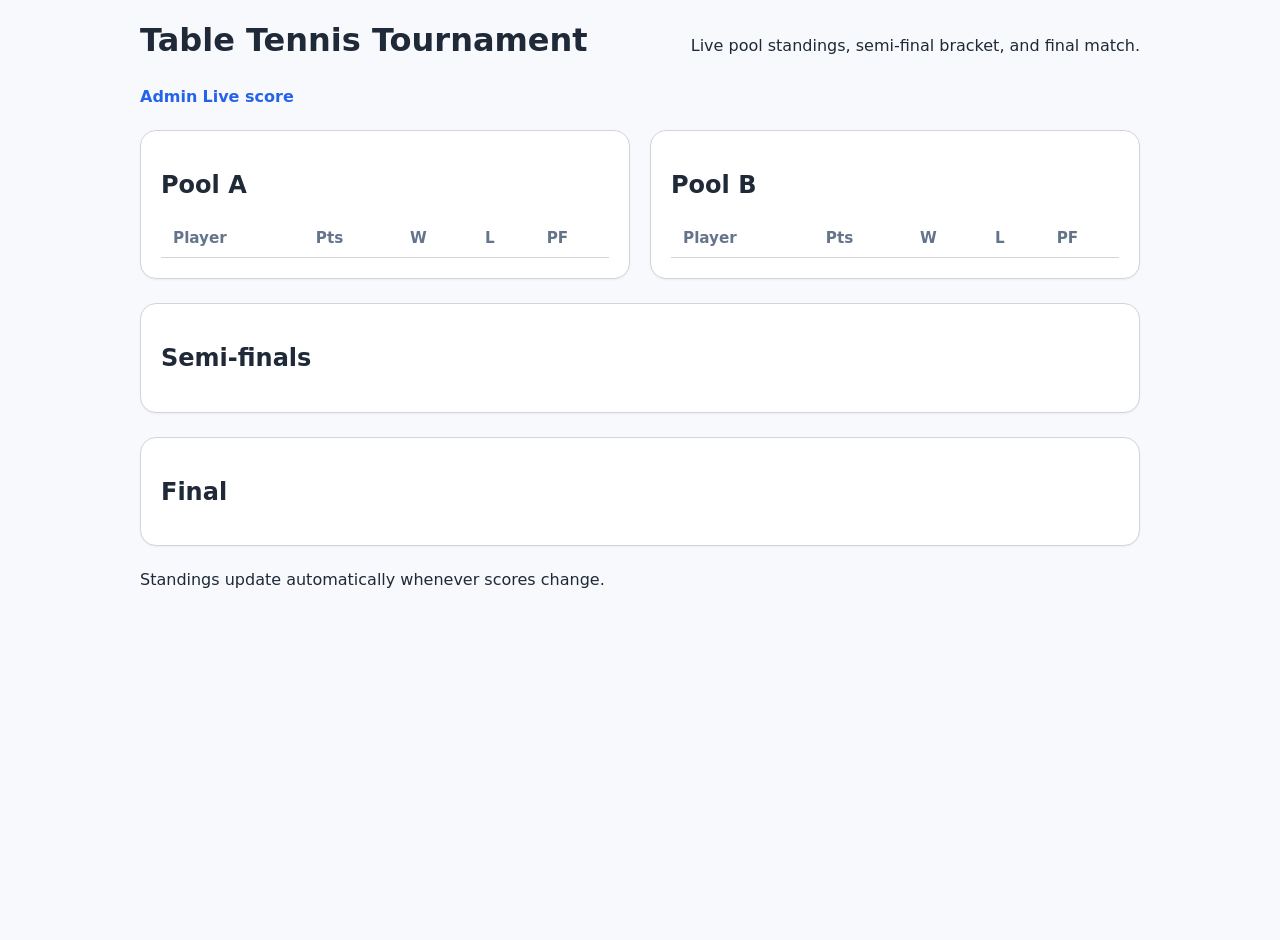
==== static/index.html @ dbb64b6c "initial commit" ====
<!DOCTYPE html>
<html lang="en">

<head>
    <meta charset="UTF-8" />
    <meta name="viewport" content="width=device-width, initial-scale=1.0" />
    <title>Table Tennis Standings</title>
    <link rel="stylesheet" href="/static/style.css" />
</head>

<body data-page="dashboard">
    <div class="page">
        <header>
            <h1>Table Tennis Tournament</h1>
            <p>Live pool standings, semi-final bracket, and final match.</p>
            <nav>
                <a href="/admin">Admin</a>
                <a href="/live-score">Live score</a>
            </nav>
        </header>

        <section class="summary">
            <div class="card">
                <h2>Pool A</h2>
                <div class="table-container">
                    <table id="pool-a-table">
                        <thead>
                            <tr>
                                <th>Player</th>
                                <th>Pts</th>
                                <th>W</th>
                                <th>L</th>
                                <th>PF</th>
                                <th>PA</th>
                                <th>Diff</th>
                            </tr>
                        </thead>
                        <tbody></tbody>
                    </table>
                </div>
            </div>
            <div class="card">
                <h2>Pool B</h2>
                <div class="table-container">
                    <table id="pool-b-table">
                        <thead>
                            <tr>
                                <th>Player</th>
                                <th>Pts</th>
                                <th>W</th>
                                <th>L</th>
                                <th>PF</th>
                                <th>PA</th>
                                <th>Diff</th>
                            </tr>
                        </thead>
                        <tbody></tbody>
                    </table>
                </div>
            </div>
        </section>

        <section class="card" id="semifinals-section">
            <h2>Semi-finals</h2>
            <div id="semifinals"></div>
        </section>

        <section class="card" id="final-section">
            <h2>Final</h2>
            <div id="final"></div>
        </section>

        <footer>
            <p>Standings update automatically whenever scores change.</p>
        </footer>
    </div>
    <script src="/static/app.js"></script>
</body>

</html>
---- static/style.css ----
:root {
    --bg: #f7f9fc;
    --card: #ffffff;
    --text: #1f2937;
    --muted: #64748b;
    --border: #d1d5db;
    --accent: #2563eb;
    --success: #16a34a;
    --danger: #dc2626;
}

body {
    margin: 0;
    font-family: Inter, system-ui, sans-serif;
    background: var(--bg);
    color: var(--text);
}

.page {
    max-width: 1000px;
    margin: 0 auto;
    padding: 20px;
    min-height: 100vh;
}

header {
    display: flex;
    flex-wrap: wrap;
    align-items: baseline;
    justify-content: space-between;
    gap: 16px;
    margin-bottom: 24px;
}

header h1 {
    margin: 0;
}

nav a {
    color: var(--accent);
    text-decoration: none;
    font-weight: 600;
}

.card {
    background: var(--card);
    border: 1px solid var(--border);
    border-radius: 16px;
    box-shadow: 0 1px 2px rgb(15 23 42 / 0.05);
    padding: 20px;
    margin-bottom: 24px;
}

.summary {
    display: grid;
    grid-template-columns: repeat(2, minmax(0, 1fr));
    gap: 20px;
}

table {
    width: 100%;
    min-width: 640px;
    border-collapse: collapse;
}

.table-container {
    width: 100%;
    overflow-x: auto;
}

thead th {
    text-align: left;
    padding: 10px 12px;
    font-size: 0.95rem;
    color: var(--muted);
    border-bottom: 1px solid var(--border);
}

tbody tr td {
    padding: 10px 12px;
    border-bottom: 1px solid #f1f5f9;
}

input[type="text"],
input[type="number"] {
    width: 100%;
    max-width: 180px;
    padding: 10px 12px;
    border: 1px solid var(--border);
    border-radius: 10px;
    font: inherit;
}

.current-match-card {
    display: grid;
    gap: 16px;
}

.score-board {
    display: grid;
    grid-template-columns: repeat(2, minmax(0, 1fr));
    gap: 14px;
}

.player-score {
    background: #f8fbff;
    border: 1px solid #dbeafe;
    border-radius: 18px;
    padding: 18px;
    text-align: center;
}

.player-score span {
    display: block;
    margin-bottom: 8px;
    color: var(--muted);
}

.player-score strong {
    display: block;
    font-size: 2rem;
    margin-bottom: 10px;
}

.score-controls {
    display: flex;
    justify-content: center;
    gap: 10px;
    flex-wrap: wrap;
}

.score-controls button {
    min-width: 48px;
    padding: 10px 14px;
}

.match-meta {
    color: var(--muted);
    font-size: 0.95rem;
}

.match-title {
    font-size: 1.2rem;
    font-weight: 700;
}

.match-status {
    color: var(--accent);
    font-weight: 600;
}

body[data-page="live-score"] {
    margin: 0;
    background: #07152b;
    color: #ffffff;
}

body[data-page="live-score"] .page {
    max-width: none;
    min-height: 100vh;
    padding: 0;
    display: flex;
    align-items: center;
    justify-content: center;
}

body[data-page="live-score"] .live-score-card {
    width: 100%;
    padding: 0;
    box-shadow: none;
    border: none;
    background: transparent;
}

body[data-page="live-score"] .live-score-display {
    display: grid;
    gap: 1rem;
    align-items: center;
    justify-items: center;
    padding: 2rem;
}

body[data-page="live-score"] .live-score-title {
    font-size: clamp(3rem, 6vw, 6rem);
    text-align: center;
    letter-spacing: 0.08em;
    line-height: 1.1;
}

body[data-page="live-score"] .live-score-score {
    font-size: clamp(4rem, 10vw, 10rem);
    font-weight: 800;
    text-align: center;
}

body[data-page="live-score"] .empty {
    font-size: clamp(2rem, 4vw, 4rem);
    text-align: center;
    padding: 1rem;
}

body[data-page="live-score"] header,
body[data-page="live-score"] nav {
    display: none;
}

button {
    padding: 10px 16px;
    border: none;
    border-radius: 10px;
    background: var(--accent);
    color: white;
    font-weight: 600;
    cursor: pointer;
}

button:hover {
    opacity: 0.95;
}

.admin-actions {
    display: flex;
    flex-wrap: wrap;
    gap: 12px;
    margin-bottom: 14px;
}

button.secondary {
    background: transparent;
    color: var(--accent);
    border: 1px solid var(--accent);
}

.feedback {
    margin-top: 12px;
    min-height: 1.4rem;
}

.feedback.success {
    color: var(--success);
}

.feedback.error {
    color: var(--danger);
}

.match-card {
    padding: 14px 18px;
    border: 1px solid var(--border);
    border-radius: 12px;
    margin-bottom: 12px;
    background: #fafbff;
}

.score {
    font-weight: 700;
}

.empty {
    color: var(--muted);
}

@media (max-width: 850px) {
    .summary {
        grid-template-columns: 1fr;
    }
}

@media (max-width: 720px) {
    header {
        align-items: flex-start;
    }

    .admin-actions {
        flex-direction: column;
        align-items: stretch;
    }

    .table-container {
        overflow-x: auto;
    }

    .score-board {
        grid-template-columns: 1fr;
    }

    .player-score {
        padding: 16px;
    }

    input[type="number"] {
        max-width: 100%;
    }

    button {
        width: 100%;
    }
}
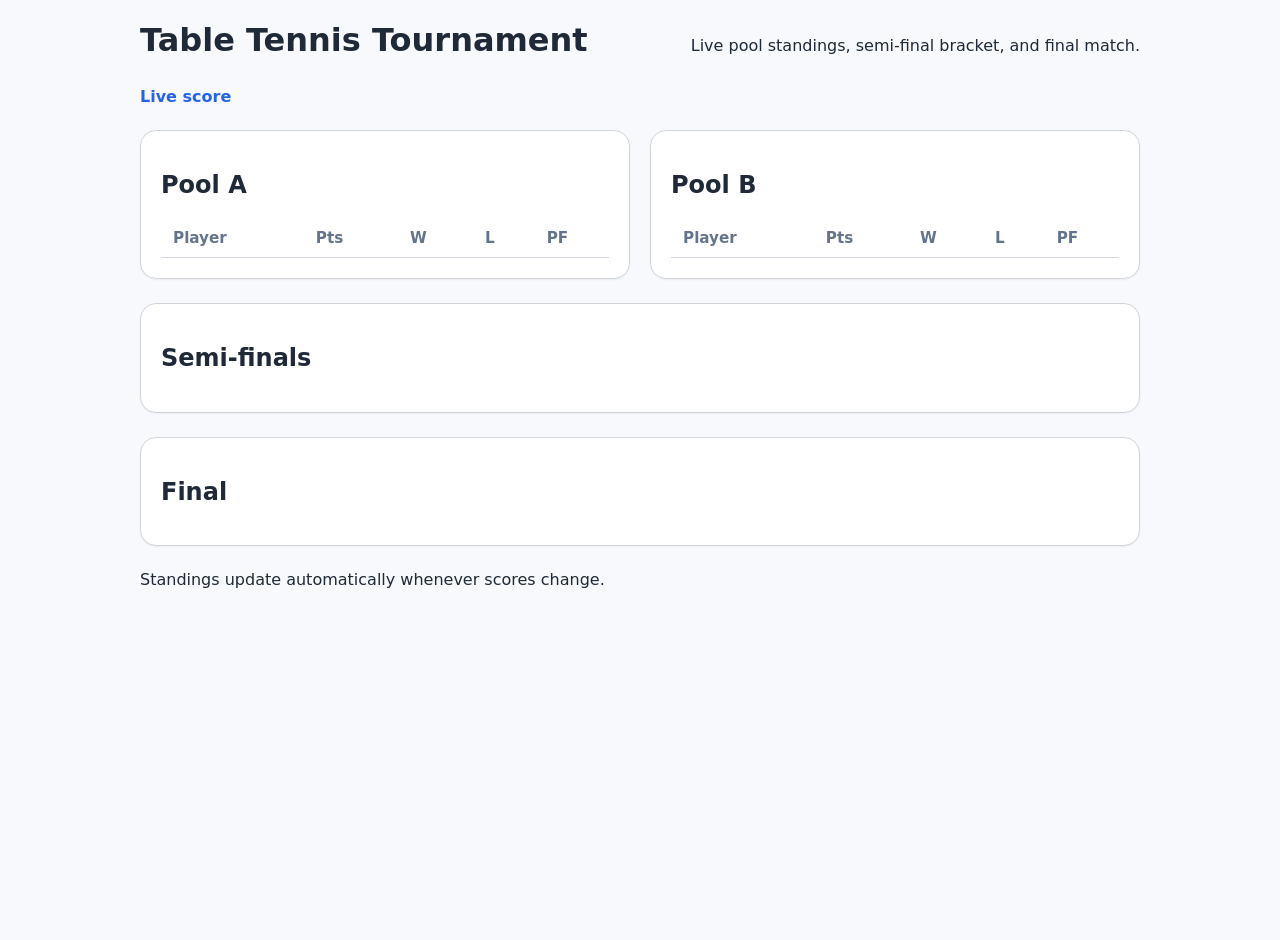
==== commit e764f812: "remove admin link on main" ====
--- a/static/index.html
+++ b/static/index.html
@@ -14,7 +14,6 @@
             <h1>Table Tennis Tournament</h1>
             <p>Live pool standings, semi-final bracket, and final match.</p>
             <nav>
-                <a href="/admin">Admin</a>
                 <a href="/live-score">Live score</a>
             </nav>
         </header>
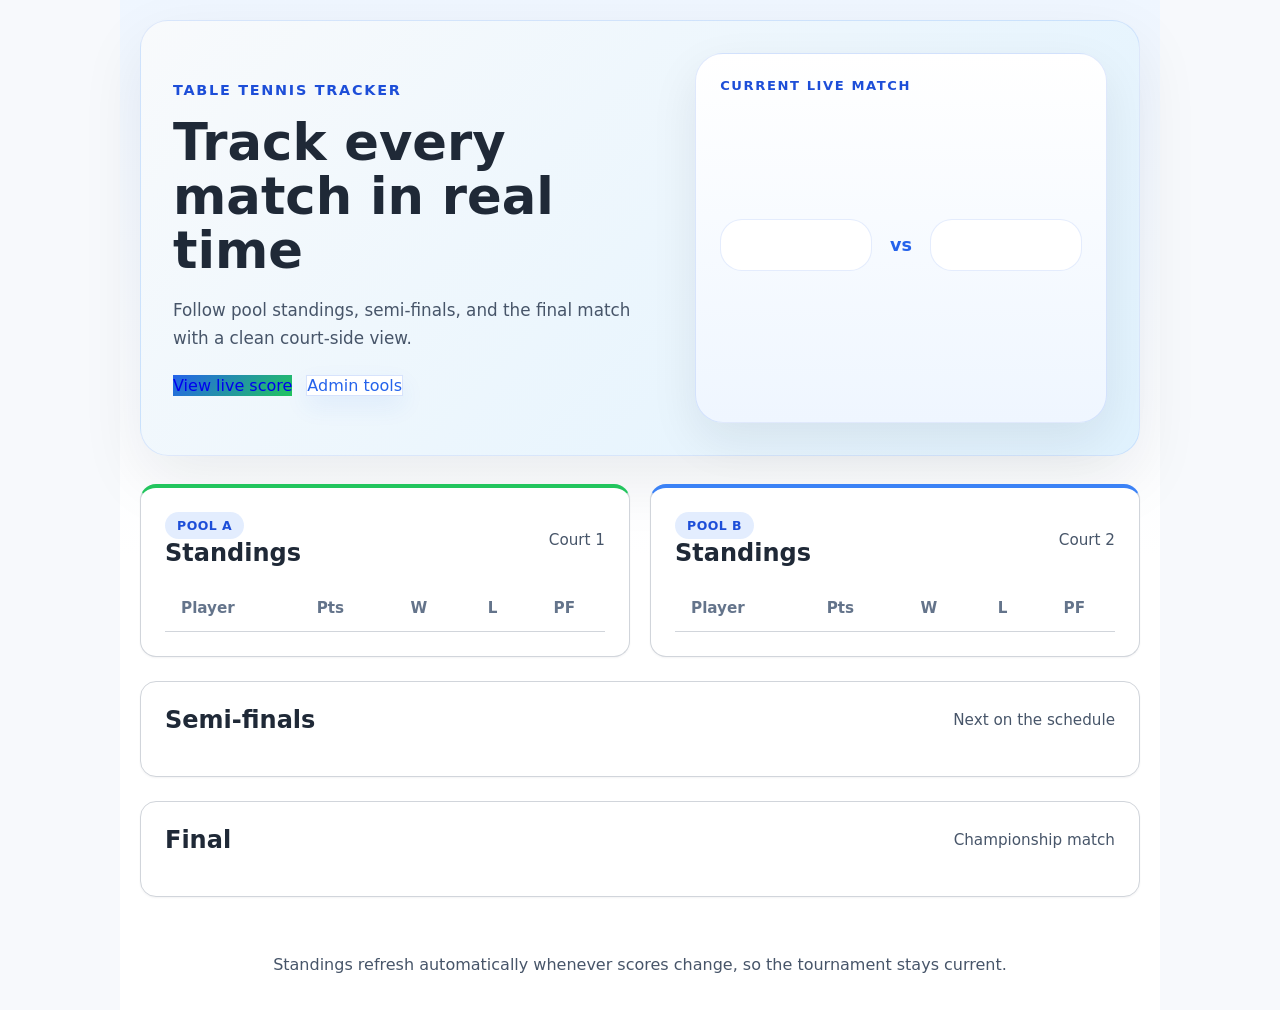
==== commit b01b78fe: "add current game display to dashboard and enhance UI elements" ====
--- a/static/index.html
+++ b/static/index.html
@@ -9,18 +9,43 @@
 </head>
 
 <body data-page="dashboard">
-    <div class="page">
-        <header>
-            <h1>Table Tennis Tournament</h1>
-            <p>Live pool standings, semi-final bracket, and final match.</p>
-            <nav>
-                <a href="/live-score">Live score</a>
-            </nav>
+    <div class="page dashboard-page">
+        <header class="hero-card">
+            <div class="hero-copy">
+                <span class="hero-label">Table Tennis Tracker</span>
+                <h1>Track every match in real time</h1>
+                <p>Follow pool standings, semi-finals, and the final match with a clean court-side view.</p>
+                <div class="hero-actions">
+                    <a class="button button-primary" href="/live-score">View live score</a>
+                    <a class="button button-secondary" href="/admin">Admin tools</a>
+                </div>
+            </div>
+            <div class="hero-match-card" id="dashboard-current-match">
+                <div class="match-tag">Current live match</div>
+                <div class="match-score-grid">
+                    <div class="player-summary">
+                        <span class="player-name" id="hero-player1-name"></span>
+                        <strong class="hero-score" id="hero-player1-score"></strong>
+                    </div>
+                    <div class="vs-badge">vs</div>
+                    <div class="player-summary">
+                        <span class="player-name" id="hero-player2-name"></span>
+                        <strong class="hero-score" id="hero-player2-score"></strong>
+                    </div>
+                </div>
+                <div class="hero-match-meta" id="hero-match-meta"></div>
+            </div>
         </header>
 
         <section class="summary">
-            <div class="card">
-                <h2>Pool A</h2>
+            <div class="card pool-card pool-a-card">
+                <div class="card-header">
+                    <div>
+                        <span class="section-tag">Pool A</span>
+                        <h2>Standings</h2>
+                    </div>
+                    <span class="section-note">Court 1</span>
+                </div>
                 <div class="table-container">
                     <table id="pool-a-table">
                         <thead>
@@ -38,8 +63,14 @@
                     </table>
                 </div>
             </div>
-            <div class="card">
-                <h2>Pool B</h2>
+            <div class="card pool-card pool-b-card">
+                <div class="card-header">
+                    <div>
+                        <span class="section-tag">Pool B</span>
+                        <h2>Standings</h2>
+                    </div>
+                    <span class="section-note">Court 2</span>
+                </div>
                 <div class="table-container">
                     <table id="pool-b-table">
                         <thead>
@@ -59,18 +90,24 @@
             </div>
         </section>
 
-        <section class="card" id="semifinals-section">
-            <h2>Semi-finals</h2>
+        <section class="card bracket-card" id="semifinals-section">
+            <div class="card-header">
+                <h2>Semi-finals</h2>
+                <span class="section-note">Next on the schedule</span>
+            </div>
             <div id="semifinals"></div>
         </section>
 
-        <section class="card" id="final-section">
-            <h2>Final</h2>
+        <section class="card bracket-card" id="final-section">
+            <div class="card-header">
+                <h2>Final</h2>
+                <span class="section-note">Championship match</span>
+            </div>
             <div id="final"></div>
         </section>
 
-        <footer>
-            <p>Standings update automatically whenever scores change.</p>
+        <footer class="page-footer">
+            <p>Standings refresh automatically whenever scores change, so the tournament stays current.</p>
         </footer>
     </div>
     <script src="/static/app.js"></script>
--- a/static/style.css
+++ b/static/style.css
@@ -23,6 +23,202 @@
     min-height: 100vh;
 }
 
+.dashboard-page {
+    background: linear-gradient(180deg, #eff6ff 0%, #ffffff 55%);
+}
+
+header.hero-card {
+    display: grid;
+    grid-template-columns: minmax(0, 1.2fr) minmax(280px, 1fr);
+    gap: 28px;
+    align-items: center;
+    padding: 32px;
+    margin-bottom: 28px;
+    background: linear-gradient(135deg, #f8fafc 0%, #e0f2fe 100%);
+    border: 1px solid rgba(37, 99, 235, 0.12);
+    border-radius: 28px;
+    box-shadow: 0 24px 64px rgba(15, 23, 42, 0.08);
+}
+
+header.hero-card .hero-copy {
+    max-width: 600px;
+}
+
+.hero-label {
+    display: inline-block;
+    margin-bottom: 18px;
+    color: #1d4ed8;
+    font-size: 0.9rem;
+    font-weight: 700;
+    letter-spacing: 0.12em;
+    text-transform: uppercase;
+}
+
+header.hero-card h1 {
+    margin: 0 0 18px;
+    font-size: clamp(2.4rem, 4vw, 3.6rem);
+    line-height: 1.05;
+}
+
+header.hero-card p {
+    margin: 0 0 22px;
+    max-width: 520px;
+    color: #475569;
+    font-size: 1.05rem;
+    line-height: 1.7;
+}
+
+.hero-actions {
+    display: flex;
+    flex-wrap: wrap;
+    gap: 14px;
+}
+
+.hero-visual {
+    position: relative;
+    min-height: 320px;
+    display: grid;
+    place-items: center;
+}
+
+.ping-area {
+    position: absolute;
+    inset: 0;
+    background: radial-gradient(circle at 35% 35%, rgba(59, 130, 246, 0.18), transparent 28%),
+                radial-gradient(circle at 70% 40%, rgba(16, 185, 129, 0.16), transparent 26%);
+    border-radius: 24px;
+}
+
+.hero-match-card {
+    display: grid;
+    gap: 18px;
+    padding: 24px;
+    border-radius: 28px;
+    background: linear-gradient(180deg, #ffffff 0%, #eff6ff 100%);
+    border: 1px solid rgba(37, 99, 235, 0.14);
+    min-height: 320px;
+    box-shadow: 0 18px 48px rgba(15, 23, 42, 0.08);
+}
+
+.match-tag {
+    color: #1d4ed8;
+    font-weight: 700;
+    letter-spacing: 0.12em;
+    text-transform: uppercase;
+    font-size: 0.82rem;
+}
+
+.match-score-grid {
+    display: grid;
+    grid-template-columns: 1fr auto 1fr;
+    align-items: center;
+    gap: 18px;
+}
+
+.player-summary {
+    background: #ffffff;
+    border: 1px solid rgba(37, 99, 235, 0.12);
+    border-radius: 22px;
+    padding: 20px;
+    text-align: center;
+}
+
+.player-name {
+    display: block;
+    font-size: 0.95rem;
+    color: #475569;
+    margin-bottom: 10px;
+}
+
+.hero-score {
+    display: block;
+    font-size: 3rem;
+    color: #0f172a;
+    font-weight: 800;
+}
+
+.vs-badge {
+    font-size: 1.1rem;
+    font-weight: 800;
+    color: #2563eb;
+}
+
+.hero-match-meta {
+    color: #475569;
+    font-size: 0.95rem;
+}
+
+.hero-match-empty {
+    color: #475569;
+    font-size: 1rem;
+    padding: 36px 0;
+    text-align: center;
+}
+
+.table-tennis-table {
+    width: 100%;
+    max-width: 360px;
+    height: 220px;
+    border-radius: 32px;
+    background: linear-gradient(180deg, #0f172a 0%, #1e293b 100%);
+    position: relative;
+    box-shadow: inset 0 0 0 1px rgba(255, 255, 255, 0.1), 0 14px 30px rgba(15, 23, 42, 0.15);
+}
+
+.table-tennis-table::before,
+.table-tennis-table::after {
+    content: "";
+    position: absolute;
+    left: 50%;
+    top: 14px;
+    width: 2px;
+    height: calc(100% - 28px);
+    background: rgba(255, 255, 255, 0.22);
+    transform: translateX(-50%);
+}
+
+.table-tennis-table::after {
+    top: auto;
+    bottom: 14px;
+    height: 2px;
+    width: calc(100% - 28px);
+    left: 14px;
+    transform: none;
+}
+
+.paddle {
+    position: absolute;
+    width: 120px;
+    height: 120px;
+    border-radius: 50%;
+    background: linear-gradient(135deg, #f8fafc 0%, #e2e8f0 100%);
+    box-shadow: 0 16px 48px rgba(15, 23, 42, 0.16);
+}
+
+.paddle-left {
+    left: -14px;
+    top: 60px;
+    transform: rotate(-18deg);
+}
+
+.paddle-right {
+    right: -14px;
+    bottom: 60px;
+    transform: rotate(28deg);
+}
+
+.ball {
+    position: absolute;
+    width: 32px;
+    height: 32px;
+    border-radius: 50%;
+    background: radial-gradient(circle at 35% 35%, #f8fafc 0%, #f59e0b 60%, #ef4444 100%);
+    box-shadow: 0 0 16px rgba(239, 68, 68, 0.24);
+    top: 38%;
+    left: 50%;
+    transform: translate(-50%, -50%);
+}
+
 header {
     display: flex;
     flex-wrap: wrap;
@@ -61,6 +257,7 @@
     width: 100%;
     min-width: 640px;
     border-collapse: collapse;
+    font-size: 0.95rem;
 }
 
 .table-container {
@@ -68,12 +265,75 @@
     overflow-x: auto;
 }
 
+.card-header {
+    display: flex;
+    align-items: center;
+    justify-content: space-between;
+    gap: 16px;
+    margin-bottom: 18px;
+}
+
+.section-tag {
+    display: inline-flex;
+    align-items: center;
+    justify-content: center;
+    padding: 6px 12px;
+    border-radius: 999px;
+    background: rgba(59, 130, 246, 0.14);
+    color: #1d4ed8;
+    font-weight: 700;
+    letter-spacing: 0.04em;
+    text-transform: uppercase;
+    font-size: 0.78rem;
+}
+
+.section-note {
+    color: #475569;
+    font-size: 0.95rem;
+}
+
+.pool-card {
+    padding: 24px;
+}
+
+.pool-a-card {
+    border-top: 4px solid #22c55e;
+}
+
+.pool-b-card {
+    border-top: 4px solid #3b82f6;
+}
+
+.bracket-card {
+    padding: 24px;
+}
+
 thead th {
     text-align: left;
-    padding: 10px 12px;
+    padding: 14px 16px;
     font-size: 0.95rem;
     color: var(--muted);
     border-bottom: 1px solid var(--border);
+}
+
+tbody tr td {
+    padding: 14px 16px;
+    border-bottom: 1px solid #f1f5f9;
+}
+
+tbody tr:hover {
+    background: rgba(37, 99, 235, 0.04);
+}
+
+.card h2,
+.card h1 {
+    margin: 0;
+}
+
+.page-footer {
+    text-align: center;
+    color: #475569;
+    padding-top: 18px;
 }
 
 tbody tr td {
@@ -207,15 +467,70 @@
 button {
     padding: 10px 16px;
     border: none;
-    border-radius: 10px;
+    border-radius: 12px;
     background: var(--accent);
     color: white;
-    font-weight: 600;
+    font-weight: 700;
     cursor: pointer;
+    transition: transform 0.2s ease, box-shadow 0.2s ease, opacity 0.2s ease;
+    box-shadow: 0 10px 24px rgba(37, 99, 235, 0.18);
 }
 
 button:hover {
     opacity: 0.95;
+    transform: translateY(-1px);
+}
+
+.button {
+    display: inline-flex;
+    align-items: center;
+    justify-content: center;
+    text-decoration: none;
+}
+
+.button-primary {
+    background: linear-gradient(135deg, #2563eb 0%, #22c55e 100%);
+}
+
+.button-secondary {
+    background: white;
+    color: #2563eb;
+    border: 1px solid rgba(37, 99, 235, 0.18);
+    box-shadow: 0 10px 24px rgba(37, 99, 235, 0.08);
+}
+
+@media (max-width: 900px) {
+    header.hero-card {
+        grid-template-columns: 1fr;
+        padding: 24px;
+    }
+
+    .hero-visual {
+        min-height: 260px;
+    }
+}
+
+@media (max-width: 720px) {
+    .page {
+        padding: 18px;
+    }
+
+    header.hero-card {
+        padding: 20px;
+    }
+
+    .summary {
+        grid-template-columns: 1fr;
+    }
+
+    table {
+        min-width: 0;
+    }
+
+    .hero-actions {
+        flex-direction: column;
+        align-items: stretch;
+    }
 }
 
 .admin-actions {
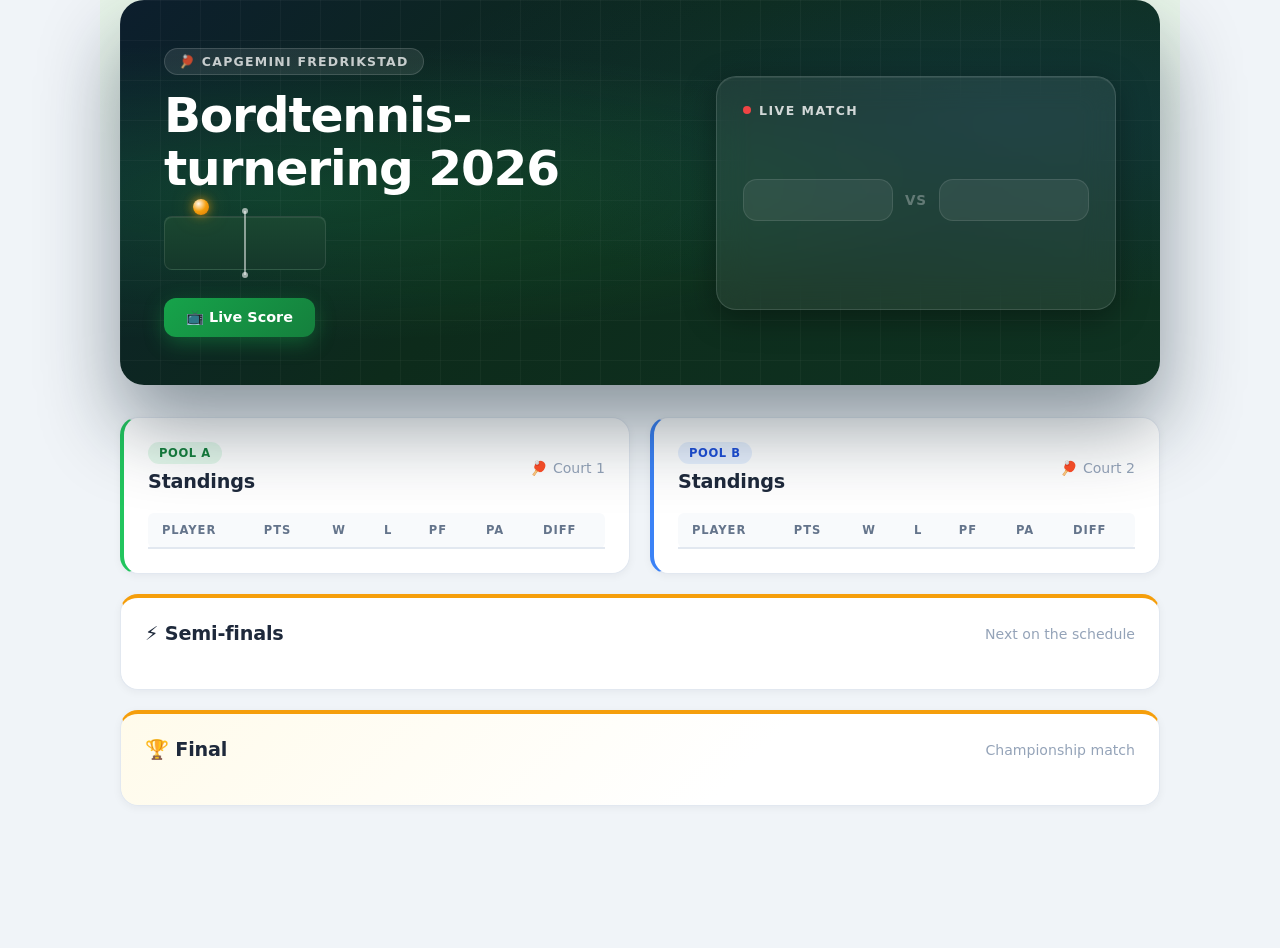
==== commit 0dd33847: "updated style" ====
--- a/static/index.html
+++ b/static/index.html
@@ -4,7 +4,7 @@
 <head>
     <meta charset="UTF-8" />
     <meta name="viewport" content="width=device-width, initial-scale=1.0" />
-    <title>Table Tennis Standings</title>
+    <title>Capgemini Fredrikstad Bordtennisturnering 2026</title>
     <link rel="stylesheet" href="/static/style.css" />
 </head>
 
@@ -12,16 +12,20 @@
     <div class="page dashboard-page">
         <header class="hero-card">
             <div class="hero-copy">
-                <span class="hero-label">Table Tennis Tracker</span>
-                <h1>Track every match in real time</h1>
-                <p>Follow pool standings, semi-finals, and the final match with a clean court-side view.</p>
+                <span class="hero-label">🏓 Capgemini Fredrikstad</span>
+                <h1 class="hero-title">Bordtennis-<br>turnering 2026</h1>
+                <div class="hero-deco" aria-hidden="true">
+                    <div class="tt-court">
+                        <div class="tt-net"></div>
+                        <div class="tt-ball-bounce"></div>
+                    </div>
+                </div>
                 <div class="hero-actions">
-                    <a class="button button-primary" href="/live-score">View live score</a>
-                    <a class="button button-secondary" href="/admin">Admin tools</a>
+                    <a class="button button-primary" href="/live-score">📺 Live Score</a>
                 </div>
             </div>
             <div class="hero-match-card" id="dashboard-current-match">
-                <div class="match-tag">Current live match</div>
+                <div class="match-tag"><span class="live-dot"></span>Live Match</div>
                 <div class="match-score-grid">
                     <div class="player-summary">
                         <span class="player-name" id="hero-player1-name"></span>
@@ -44,7 +48,7 @@
                         <span class="section-tag">Pool A</span>
                         <h2>Standings</h2>
                     </div>
-                    <span class="section-note">Court 1</span>
+                    <span class="section-note">🏓 Court 1</span>
                 </div>
                 <div class="table-container">
                     <table id="pool-a-table">
@@ -69,7 +73,7 @@
                         <span class="section-tag">Pool B</span>
                         <h2>Standings</h2>
                     </div>
-                    <span class="section-note">Court 2</span>
+                    <span class="section-note">🏓 Court 2</span>
                 </div>
                 <div class="table-container">
                     <table id="pool-b-table">
@@ -92,23 +96,20 @@
 
         <section class="card bracket-card" id="semifinals-section">
             <div class="card-header">
-                <h2>Semi-finals</h2>
+                <h2>⚡ Semi-finals</h2>
                 <span class="section-note">Next on the schedule</span>
             </div>
             <div id="semifinals"></div>
         </section>
 
-        <section class="card bracket-card" id="final-section">
+        <section class="card bracket-card trophy-card" id="final-section">
             <div class="card-header">
-                <h2>Final</h2>
+                <h2>🏆 Final</h2>
                 <span class="section-note">Championship match</span>
             </div>
             <div id="final"></div>
         </section>
 
-        <footer class="page-footer">
-            <p>Standings refresh automatically whenever scores change, so the tournament stays current.</p>
-        </footer>
     </div>
     <script src="/static/app.js"></script>
 </body>
--- a/static/style.css
+++ b/static/style.css
@@ -1,14 +1,18 @@
+/* ===== VARIABLES ===== */
 :root {
-    --bg: #f7f9fc;
+    --bg: #f0f4f8;
     --card: #ffffff;
-    --text: #1f2937;
+    --text: #1e293b;
     --muted: #64748b;
-    --border: #d1d5db;
+    --border: #e2e8f0;
     --accent: #2563eb;
     --success: #16a34a;
     --danger: #dc2626;
-}
-
+    --pool-a: #22c55e;
+    --pool-b: #3b82f6;
+}
+
+/* ===== BASE ===== */
 body {
     margin: 0;
     font-family: Inter, system-ui, sans-serif;
@@ -17,330 +21,508 @@
 }
 
 .page {
-    max-width: 1000px;
+    max-width: 1040px;
     margin: 0 auto;
-    padding: 20px;
+    padding: 0 20px 48px;
     min-height: 100vh;
 }
 
 .dashboard-page {
-    background: linear-gradient(180deg, #eff6ff 0%, #ffffff 55%);
-}
-
+    background: linear-gradient(180deg, #e8f5e9 0%, #f0f4f8 25%);
+}
+
+/* ===== HERO ===== */
 header.hero-card {
     display: grid;
-    grid-template-columns: minmax(0, 1.2fr) minmax(280px, 1fr);
-    gap: 28px;
-    align-items: center;
-    padding: 32px;
-    margin-bottom: 28px;
-    background: linear-gradient(135deg, #f8fafc 0%, #e0f2fe 100%);
-    border: 1px solid rgba(37, 99, 235, 0.12);
-    border-radius: 28px;
-    box-shadow: 0 24px 64px rgba(15, 23, 42, 0.08);
+    grid-template-columns: minmax(0, 1fr) minmax(260px, 400px);
+    gap: 32px;
+    align-items: center;
+    padding: 48px 44px;
+    margin-bottom: 32px;
+    background: linear-gradient(135deg, #0c1e2d 0%, #0d2b1b 45%, #0f3322 100%);
+    border-radius: 24px;
+    box-shadow:
+        0 40px 80px rgba(12, 30, 45, 0.45),
+        0 0 0 1px rgba(255, 255, 255, 0.05);
+    position: relative;
+    overflow: hidden;
+    color: white;
+}
+
+/* Ambient glow effects */
+header.hero-card::before {
+    content: "";
+    position: absolute;
+    inset: 0;
+    background:
+        radial-gradient(ellipse at 15% 50%, rgba(34, 197, 94, 0.18) 0%, transparent 55%),
+        radial-gradient(ellipse at 85% 30%, rgba(37, 99, 235, 0.12) 0%, transparent 50%);
+    pointer-events: none;
+}
+
+/* Subtle grid pattern */
+header.hero-card::after {
+    content: "";
+    position: absolute;
+    inset: 0;
+    background-image:
+        linear-gradient(rgba(255,255,255,0.03) 1px, transparent 1px),
+        linear-gradient(90deg, rgba(255,255,255,0.03) 1px, transparent 1px);
+    background-size: 40px 40px;
+    pointer-events: none;
 }
 
 header.hero-card .hero-copy {
-    max-width: 600px;
+    position: relative;
+    z-index: 1;
 }
 
 .hero-label {
-    display: inline-block;
-    margin-bottom: 18px;
-    color: #1d4ed8;
-    font-size: 0.9rem;
+    display: inline-flex;
+    align-items: center;
+    gap: 6px;
+    margin-bottom: 14px;
+    padding: 5px 14px;
+    background: rgba(255, 255, 255, 0.09);
+    border: 1px solid rgba(255, 255, 255, 0.14);
+    border-radius: 999px;
+    color: rgba(255, 255, 255, 0.75);
+    font-size: 0.78rem;
+    font-weight: 600;
+    letter-spacing: 0.1em;
+    text-transform: uppercase;
+}
+
+.hero-title {
+    margin: 0 0 6px;
+    font-size: clamp(2.2rem, 3.8vw, 3.2rem);
+    font-weight: 900;
+    line-height: 1.08;
+    color: white;
+    letter-spacing: -0.025em;
+}
+
+/* ===== BOUNCING BALL DECORATION ===== */
+.hero-deco {
+    margin: 22px 0 28px;
+    pointer-events: none;
+}
+
+.tt-court {
+    position: relative;
+    width: 160px;
+    height: 52px;
+    background: linear-gradient(180deg, #1a4731 0%, #15382a 100%);
+    border-radius: 8px;
+    border: 1px solid rgba(255, 255, 255, 0.1);
+    box-shadow: inset 0 1px 0 rgba(255,255,255,0.08);
+    overflow: visible;
+}
+
+.tt-net {
+    position: absolute;
+    left: 50%;
+    top: -6px;
+    width: 2px;
+    height: calc(100% + 12px);
+    background: rgba(255, 255, 255, 0.5);
+    transform: translateX(-50%);
+}
+
+.tt-net::before,
+.tt-net::after {
+    content: "";
+    position: absolute;
+    left: 50%;
+    transform: translateX(-50%);
+    background: rgba(255, 255, 255, 0.6);
+    border-radius: 999px;
+    width: 6px;
+    height: 6px;
+}
+
+.tt-net::before { top: -3px; }
+.tt-net::after { bottom: -3px; }
+
+.tt-ball-bounce {
+    position: absolute;
+    width: 16px;
+    height: 16px;
+    border-radius: 50%;
+    background: radial-gradient(circle at 35% 30%, #fff7ed, #f59e0b 50%, #d97706 100%);
+    box-shadow: 0 0 10px rgba(245, 158, 11, 0.7), 0 0 24px rgba(245, 158, 11, 0.3);
+    top: -18px;
+    left: 28px;
+    animation: ttBounce 1s cubic-bezier(0.33, 0, 0.66, 0) infinite alternate;
+}
+
+@keyframes ttBounce {
+    0%   { top: -18px; left: 28px; }
+    45%  { top: 18px;  left: 28px; }
+    50%  { top: 18px;  left: 28px; }
+    95%  { top: -18px; left: 112px; }
+    100% { top: -18px; left: 112px; }
+}
+
+/* ===== HERO MATCH CARD (glassmorphism) ===== */
+.hero-match-card {
+    position: relative;
+    z-index: 1;
+    display: flex;
+    flex-direction: column;
+    gap: 16px;
+    padding: 26px;
+    border-radius: 20px;
+    background: rgba(255, 255, 255, 0.07);
+    backdrop-filter: blur(16px);
+    -webkit-backdrop-filter: blur(16px);
+    border: 1px solid rgba(255, 255, 255, 0.13);
+    box-shadow:
+        0 8px 32px rgba(0, 0, 0, 0.35),
+        inset 0 1px 0 rgba(255, 255, 255, 0.08);
+    min-height: 180px;
+}
+
+.match-tag {
+    display: flex;
+    align-items: center;
+    gap: 8px;
+    color: rgba(255, 255, 255, 0.8);
     font-weight: 700;
     letter-spacing: 0.12em;
     text-transform: uppercase;
-}
-
-header.hero-card h1 {
-    margin: 0 0 18px;
-    font-size: clamp(2.4rem, 4vw, 3.6rem);
-    line-height: 1.05;
-}
-
-header.hero-card p {
-    margin: 0 0 22px;
-    max-width: 520px;
-    color: #475569;
-    font-size: 1.05rem;
-    line-height: 1.7;
-}
-
+    font-size: 0.78rem;
+}
+
+/* Pulsing live dot */
+.live-dot {
+    display: inline-block;
+    width: 8px;
+    height: 8px;
+    border-radius: 50%;
+    background: #ef4444;
+    animation: livePulse 1.6s ease infinite;
+    flex-shrink: 0;
+}
+
+@keyframes livePulse {
+    0%   { box-shadow: 0 0 0 0 rgba(239, 68, 68, 0.5); }
+    70%  { box-shadow: 0 0 0 7px rgba(239, 68, 68, 0); }
+    100% { box-shadow: 0 0 0 0 rgba(239, 68, 68, 0); }
+}
+
+.match-score-grid {
+    display: grid;
+    grid-template-columns: 1fr auto 1fr;
+    align-items: center;
+    gap: 12px;
+    flex: 1;
+}
+
+.player-summary {
+    background: rgba(255, 255, 255, 0.07);
+    border: 1px solid rgba(255, 255, 255, 0.1);
+    border-radius: 14px;
+    padding: 16px 12px;
+    text-align: center;
+}
+
+.player-name {
+    display: block;
+    font-size: 0.85rem;
+    color: rgba(255, 255, 255, 0.55);
+    margin-bottom: 8px;
+    font-weight: 500;
+}
+
+.hero-score {
+    display: block;
+    font-size: 3rem;
+    color: white;
+    font-weight: 900;
+    line-height: 1;
+    letter-spacing: -0.02em;
+}
+
+.vs-badge {
+    font-size: 0.85rem;
+    font-weight: 800;
+    color: rgba(255, 255, 255, 0.3);
+    text-transform: uppercase;
+    letter-spacing: 0.06em;
+}
+
+.hero-match-meta {
+    color: rgba(255, 255, 255, 0.45);
+    font-size: 0.88rem;
+}
+
+.hero-match-empty {
+    color: rgba(255, 255, 255, 0.4);
+    font-size: 0.95rem;
+    padding: 28px 0;
+    text-align: center;
+}
+
+/* ===== HERO BUTTONS ===== */
 .hero-actions {
     display: flex;
     flex-wrap: wrap;
-    gap: 14px;
-}
-
-.hero-visual {
+    gap: 12px;
     position: relative;
-    min-height: 320px;
-    display: grid;
-    place-items: center;
-}
-
-.ping-area {
-    position: absolute;
-    inset: 0;
-    background: radial-gradient(circle at 35% 35%, rgba(59, 130, 246, 0.18), transparent 28%),
-                radial-gradient(circle at 70% 40%, rgba(16, 185, 129, 0.16), transparent 26%);
-    border-radius: 24px;
-}
-
-.hero-match-card {
-    display: grid;
-    gap: 18px;
-    padding: 24px;
-    border-radius: 28px;
-    background: linear-gradient(180deg, #ffffff 0%, #eff6ff 100%);
-    border: 1px solid rgba(37, 99, 235, 0.14);
-    min-height: 320px;
-    box-shadow: 0 18px 48px rgba(15, 23, 42, 0.08);
-}
-
-.match-tag {
-    color: #1d4ed8;
+    z-index: 1;
+}
+
+.button {
+    display: inline-flex;
+    align-items: center;
+    justify-content: center;
+    gap: 6px;
+    text-decoration: none;
+    padding: 11px 22px;
+    border-radius: 12px;
+    font: inherit;
     font-weight: 700;
-    letter-spacing: 0.12em;
-    text-transform: uppercase;
-    font-size: 0.82rem;
-}
-
-.match-score-grid {
-    display: grid;
-    grid-template-columns: 1fr auto 1fr;
-    align-items: center;
-    gap: 18px;
-}
-
-.player-summary {
-    background: #ffffff;
-    border: 1px solid rgba(37, 99, 235, 0.12);
-    border-radius: 22px;
-    padding: 20px;
-    text-align: center;
-}
-
-.player-name {
-    display: block;
-    font-size: 0.95rem;
-    color: #475569;
-    margin-bottom: 10px;
-}
-
-.hero-score {
-    display: block;
-    font-size: 3rem;
-    color: #0f172a;
-    font-weight: 800;
-}
-
-.vs-badge {
-    font-size: 1.1rem;
-    font-weight: 800;
-    color: #2563eb;
-}
-
-.hero-match-meta {
-    color: #475569;
-    font-size: 0.95rem;
-}
-
-.hero-match-empty {
-    color: #475569;
-    font-size: 1rem;
-    padding: 36px 0;
-    text-align: center;
-}
-
-.table-tennis-table {
-    width: 100%;
-    max-width: 360px;
-    height: 220px;
-    border-radius: 32px;
-    background: linear-gradient(180deg, #0f172a 0%, #1e293b 100%);
-    position: relative;
-    box-shadow: inset 0 0 0 1px rgba(255, 255, 255, 0.1), 0 14px 30px rgba(15, 23, 42, 0.15);
-}
-
-.table-tennis-table::before,
-.table-tennis-table::after {
-    content: "";
-    position: absolute;
-    left: 50%;
-    top: 14px;
-    width: 2px;
-    height: calc(100% - 28px);
-    background: rgba(255, 255, 255, 0.22);
-    transform: translateX(-50%);
-}
-
-.table-tennis-table::after {
-    top: auto;
-    bottom: 14px;
-    height: 2px;
-    width: calc(100% - 28px);
-    left: 14px;
-    transform: none;
-}
-
-.paddle {
-    position: absolute;
-    width: 120px;
-    height: 120px;
-    border-radius: 50%;
-    background: linear-gradient(135deg, #f8fafc 0%, #e2e8f0 100%);
-    box-shadow: 0 16px 48px rgba(15, 23, 42, 0.16);
-}
-
-.paddle-left {
-    left: -14px;
-    top: 60px;
-    transform: rotate(-18deg);
-}
-
-.paddle-right {
-    right: -14px;
-    bottom: 60px;
-    transform: rotate(28deg);
-}
-
-.ball {
-    position: absolute;
-    width: 32px;
-    height: 32px;
-    border-radius: 50%;
-    background: radial-gradient(circle at 35% 35%, #f8fafc 0%, #f59e0b 60%, #ef4444 100%);
-    box-shadow: 0 0 16px rgba(239, 68, 68, 0.24);
-    top: 38%;
-    left: 50%;
-    transform: translate(-50%, -50%);
-}
-
-header {
-    display: flex;
-    flex-wrap: wrap;
-    align-items: baseline;
-    justify-content: space-between;
-    gap: 16px;
-    margin-bottom: 24px;
-}
-
-header h1 {
-    margin: 0;
-}
-
-nav a {
-    color: var(--accent);
-    text-decoration: none;
-    font-weight: 600;
-}
-
-.card {
-    background: var(--card);
-    border: 1px solid var(--border);
-    border-radius: 16px;
-    box-shadow: 0 1px 2px rgb(15 23 42 / 0.05);
-    padding: 20px;
-    margin-bottom: 24px;
-}
-
+    font-size: 0.9rem;
+    cursor: pointer;
+    transition: transform 0.15s ease, box-shadow 0.15s ease, opacity 0.15s ease;
+    border: none;
+}
+
+.button:hover {
+    opacity: 0.9;
+    transform: translateY(-2px);
+}
+
+.button-primary {
+    background: linear-gradient(135deg, #16a34a 0%, #15803d 100%);
+    color: white;
+    box-shadow: 0 6px 20px rgba(22, 163, 74, 0.4);
+}
+
+.button-secondary {
+    background: rgba(255, 255, 255, 0.1);
+    color: rgba(255, 255, 255, 0.85);
+    border: 1px solid rgba(255, 255, 255, 0.18);
+}
+
+.button-secondary:hover {
+    background: rgba(255, 255, 255, 0.16);
+}
+
+/* ===== LAYOUT ===== */
 .summary {
     display: grid;
     grid-template-columns: repeat(2, minmax(0, 1fr));
     gap: 20px;
 }
 
-table {
-    width: 100%;
-    min-width: 640px;
-    border-collapse: collapse;
-    font-size: 0.95rem;
-}
-
+/* ===== CARDS ===== */
+.card {
+    background: var(--card);
+    border: 1px solid var(--border);
+    border-radius: 18px;
+    box-shadow: 0 2px 8px rgba(15, 23, 42, 0.05);
+    padding: 24px;
+    margin-bottom: 20px;
+    transition: box-shadow 0.2s ease;
+}
+
+.card:hover {
+    box-shadow: 0 8px 28px rgba(15, 23, 42, 0.09);
+}
+
+.card-header {
+    display: flex;
+    align-items: center;
+    justify-content: space-between;
+    gap: 16px;
+    margin-bottom: 20px;
+}
+
+.card h2,
+.card h1 {
+    margin: 0;
+    font-size: 1.2rem;
+    font-weight: 800;
+    letter-spacing: -0.01em;
+}
+
+/* ===== POOL CARDS ===== */
+.pool-card {
+    padding: 24px;
+}
+
+.pool-a-card {
+    border-left: 4px solid var(--pool-a);
+}
+
+.pool-b-card {
+    border-left: 4px solid var(--pool-b);
+}
+
+.section-tag {
+    display: inline-flex;
+    align-items: center;
+    justify-content: center;
+    padding: 4px 11px;
+    border-radius: 999px;
+    font-weight: 700;
+    letter-spacing: 0.05em;
+    text-transform: uppercase;
+    font-size: 0.72rem;
+    margin-bottom: 6px;
+    background: rgba(59, 130, 246, 0.1);
+    color: #1d4ed8;
+}
+
+.pool-a-card .section-tag {
+    background: rgba(34, 197, 94, 0.12);
+    color: #15803d;
+}
+
+.pool-b-card .section-tag {
+    background: rgba(59, 130, 246, 0.12);
+    color: #1d4ed8;
+}
+
+.section-note {
+    color: #94a3b8;
+    font-size: 0.88rem;
+    font-weight: 500;
+}
+
+/* ===== TABLES ===== */
 .table-container {
     width: 100%;
     overflow-x: auto;
 }
 
-.card-header {
-    display: flex;
-    align-items: center;
-    justify-content: space-between;
-    gap: 16px;
-    margin-bottom: 18px;
-}
-
-.section-tag {
-    display: inline-flex;
-    align-items: center;
-    justify-content: center;
-    padding: 6px 12px;
-    border-radius: 999px;
-    background: rgba(59, 130, 246, 0.14);
-    color: #1d4ed8;
+table {
+    width: 100%;
+    min-width: 380px;
+    border-collapse: collapse;
+    font-size: 0.9rem;
+}
+
+thead th {
+    text-align: left;
+    padding: 10px 14px;
+    font-size: 0.72rem;
     font-weight: 700;
-    letter-spacing: 0.04em;
+    letter-spacing: 0.08em;
     text-transform: uppercase;
-    font-size: 0.78rem;
-}
-
-.section-note {
-    color: #475569;
-    font-size: 0.95rem;
-}
-
-.pool-card {
-    padding: 24px;
-}
-
-.pool-a-card {
-    border-top: 4px solid #22c55e;
-}
-
-.pool-b-card {
-    border-top: 4px solid #3b82f6;
-}
-
+    color: var(--muted);
+    border-bottom: 2px solid var(--border);
+    background: #f8fafc;
+}
+
+thead th:first-child {
+    border-radius: 6px 0 0 6px;
+}
+
+thead th:last-child {
+    border-radius: 0 6px 6px 0;
+}
+
+tbody tr td {
+    padding: 11px 14px;
+    border-bottom: 1px solid #f1f5f9;
+    font-weight: 500;
+}
+
+tbody tr:last-child td {
+    border-bottom: none;
+}
+
+tbody tr:hover {
+    background: rgba(37, 99, 235, 0.04);
+}
+
+tbody tr:first-child td {
+    color: #15803d;
+    font-weight: 700;
+}
+
+/* ===== BRACKET CARDS ===== */
 .bracket-card {
     padding: 24px;
 }
 
-thead th {
-    text-align: left;
-    padding: 14px 16px;
-    font-size: 0.95rem;
+#semifinals-section {
+    border-top: 4px solid #f59e0b;
+}
+
+.trophy-card {
+    border-top: 4px solid #f59e0b;
+    background: linear-gradient(135deg, #fffbeb 0%, #ffffff 60%);
+}
+
+.match-card {
+    padding: 14px 18px;
+    border: 1px solid var(--border);
+    border-radius: 12px;
+    margin-bottom: 10px;
+    background: #fafbff;
+    transition: transform 0.15s ease, box-shadow 0.15s ease;
+}
+
+.match-card:hover {
+    transform: translateY(-1px);
+    box-shadow: 0 6px 18px rgba(15, 23, 42, 0.08);
+}
+
+.score {
+    font-weight: 700;
+}
+
+.empty {
     color: var(--muted);
-    border-bottom: 1px solid var(--border);
-}
-
-tbody tr td {
-    padding: 14px 16px;
-    border-bottom: 1px solid #f1f5f9;
-}
-
-tbody tr:hover {
-    background: rgba(37, 99, 235, 0.04);
-}
-
-.card h2,
-.card h1 {
-    margin: 0;
-}
-
-.page-footer {
-    text-align: center;
-    color: #475569;
-    padding-top: 18px;
-}
-
-tbody tr td {
-    padding: 10px 12px;
-    border-bottom: 1px solid #f1f5f9;
-}
-
+}
+
+/* ===== SHARED BUTTON STYLES ===== */
+button {
+    padding: 10px 16px;
+    border: none;
+    border-radius: 12px;
+    background: var(--accent);
+    color: white;
+    font: inherit;
+    font-weight: 700;
+    cursor: pointer;
+    transition: transform 0.15s ease, box-shadow 0.15s ease, opacity 0.15s ease;
+    box-shadow: 0 4px 14px rgba(37, 99, 235, 0.25);
+}
+
+button:hover {
+    opacity: 0.92;
+    transform: translateY(-1px);
+}
+
+button.secondary {
+    background: transparent;
+    color: var(--accent);
+    border: 1px solid var(--accent);
+    box-shadow: none;
+}
+
+/* ===== ADMIN ===== */
+.admin-actions {
+    display: flex;
+    flex-wrap: wrap;
+    gap: 12px;
+    margin-bottom: 14px;
+}
+
+.feedback {
+    margin-top: 12px;
+    min-height: 1.4rem;
+}
+
+.feedback.success { color: var(--success); }
+.feedback.error   { color: var(--danger); }
+
+/* ===== FORMS ===== */
 input[type="text"],
 input[type="number"] {
     width: 100%;
@@ -351,6 +533,7 @@
     font: inherit;
 }
 
+/* ===== ADMIN SCORE CONTROLS ===== */
 .current-match-card {
     display: grid;
     gap: 16px;
@@ -409,6 +592,7 @@
     font-weight: 600;
 }
 
+/* ===== LIVE SCORE PAGE ===== */
 body[data-page="live-score"] {
     margin: 0;
     background: #07152b;
@@ -464,59 +648,48 @@
     display: none;
 }
 
-button {
-    padding: 10px 16px;
-    border: none;
-    border-radius: 12px;
-    background: var(--accent);
-    color: white;
-    font-weight: 700;
-    cursor: pointer;
-    transition: transform 0.2s ease, box-shadow 0.2s ease, opacity 0.2s ease;
-    box-shadow: 0 10px 24px rgba(37, 99, 235, 0.18);
-}
-
-button:hover {
-    opacity: 0.95;
-    transform: translateY(-1px);
-}
-
-.button {
-    display: inline-flex;
-    align-items: center;
-    justify-content: center;
+/* ===== PAGE FOOTER ===== */
+.page-footer {
+    text-align: center;
+    color: #475569;
+    padding-top: 18px;
+}
+
+/* ===== NAV ===== */
+nav a {
+    color: var(--accent);
     text-decoration: none;
-}
-
-.button-primary {
-    background: linear-gradient(135deg, #2563eb 0%, #22c55e 100%);
-}
-
-.button-secondary {
-    background: white;
-    color: #2563eb;
-    border: 1px solid rgba(37, 99, 235, 0.18);
-    box-shadow: 0 10px 24px rgba(37, 99, 235, 0.08);
-}
-
+    font-weight: 600;
+}
+
+/* ===== RESPONSIVE ===== */
 @media (max-width: 900px) {
     header.hero-card {
         grid-template-columns: 1fr;
-        padding: 24px;
-    }
-
-    .hero-visual {
-        min-height: 260px;
+        padding: 32px 28px;
+        gap: 24px;
+    }
+}
+
+@media (max-width: 850px) {
+    .summary {
+        grid-template-columns: 1fr;
     }
 }
 
 @media (max-width: 720px) {
     .page {
-        padding: 18px;
+        padding: 0 16px 40px;
     }
 
     header.hero-card {
-        padding: 20px;
+        padding: 28px 22px;
+        border-radius: 18px;
+        margin-bottom: 24px;
+    }
+
+    .hero-title {
+        font-size: 2.2rem;
     }
 
     .summary {
@@ -531,59 +704,21 @@
         flex-direction: column;
         align-items: stretch;
     }
-}
-
-.admin-actions {
-    display: flex;
-    flex-wrap: wrap;
-    gap: 12px;
-    margin-bottom: 14px;
-}
-
-button.secondary {
-    background: transparent;
-    color: var(--accent);
-    border: 1px solid var(--accent);
-}
-
-.feedback {
-    margin-top: 12px;
-    min-height: 1.4rem;
-}
-
-.feedback.success {
-    color: var(--success);
-}
-
-.feedback.error {
-    color: var(--danger);
-}
-
-.match-card {
-    padding: 14px 18px;
-    border: 1px solid var(--border);
-    border-radius: 12px;
-    margin-bottom: 12px;
-    background: #fafbff;
-}
-
-.score {
-    font-weight: 700;
-}
-
-.empty {
-    color: var(--muted);
-}
-
-@media (max-width: 850px) {
-    .summary {
+
+    .score-board {
         grid-template-columns: 1fr;
     }
-}
-
-@media (max-width: 720px) {
-    header {
-        align-items: flex-start;
+
+    .player-score {
+        padding: 16px;
+    }
+
+    input[type="number"] {
+        max-width: 100%;
+    }
+
+    button {
+        width: 100%;
     }
 
     .admin-actions {
@@ -594,20 +729,4 @@
     .table-container {
         overflow-x: auto;
     }
-
-    .score-board {
-        grid-template-columns: 1fr;
-    }
-
-    .player-score {
-        padding: 16px;
-    }
-
-    input[type="number"] {
-        max-width: 100%;
-    }
-
-    button {
-        width: 100%;
-    }
-}+}
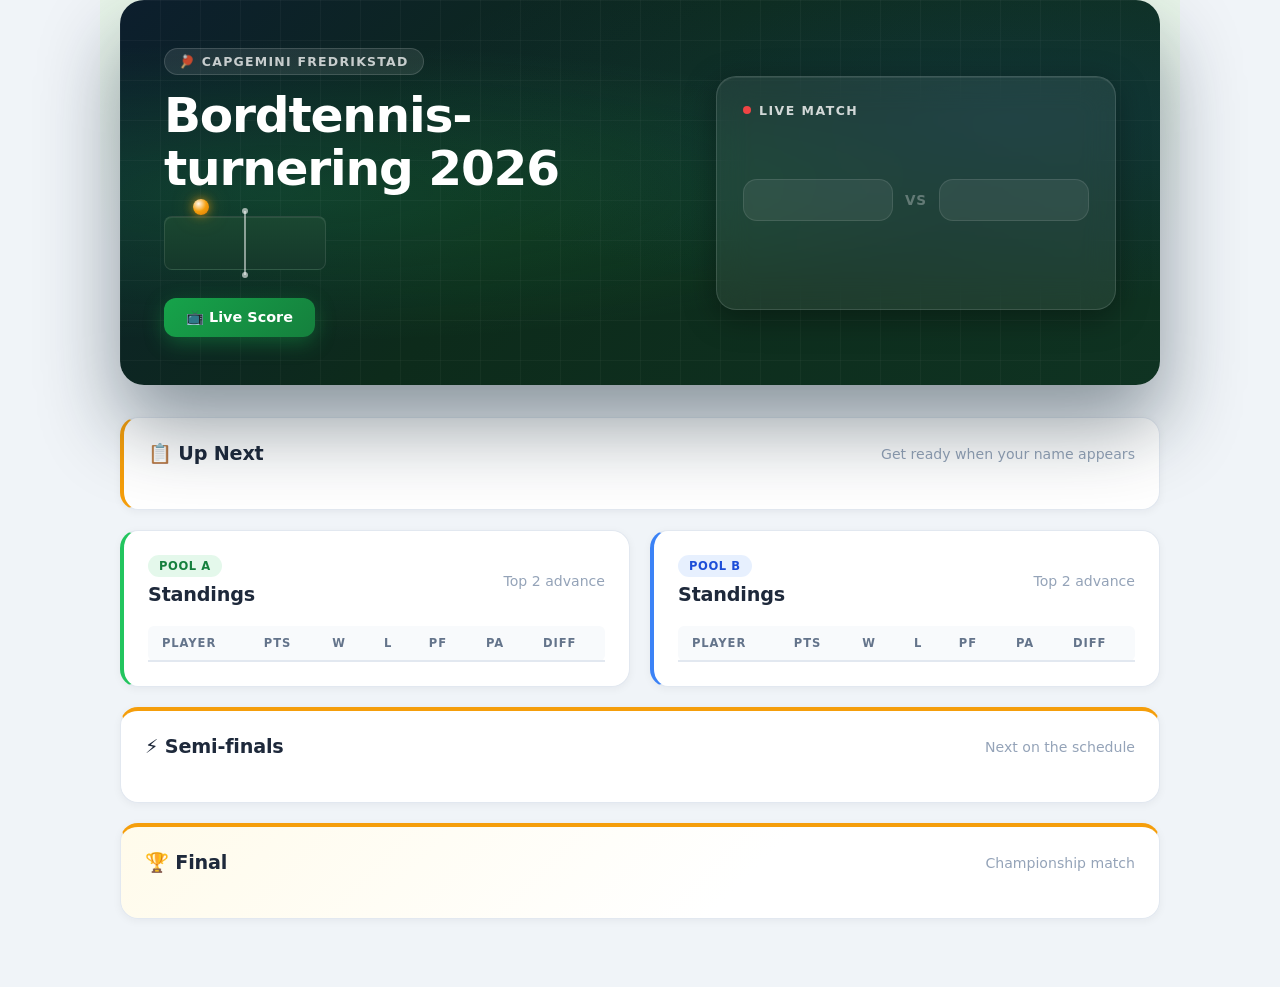
==== commit 84bd2426: "Claude Fable!" ====
--- a/static/index.html
+++ b/static/index.html
@@ -41,6 +41,14 @@
             </div>
         </header>
 
+        <section class="card up-next-card">
+            <div class="card-header">
+                <h2>📋 Up Next</h2>
+                <span class="section-note">Get ready when your name appears</span>
+            </div>
+            <div id="up-next"></div>
+        </section>
+
         <section class="summary">
             <div class="card pool-card pool-a-card">
                 <div class="card-header">
@@ -48,7 +56,7 @@
                         <span class="section-tag">Pool A</span>
                         <h2>Standings</h2>
                     </div>
-                    <span class="section-note">🏓 Court 1</span>
+                    <span class="section-note">Top 2 advance</span>
                 </div>
                 <div class="table-container">
                     <table id="pool-a-table">
@@ -73,7 +81,7 @@
                         <span class="section-tag">Pool B</span>
                         <h2>Standings</h2>
                     </div>
-                    <span class="section-note">🏓 Court 2</span>
+                    <span class="section-note">Top 2 advance</span>
                 </div>
                 <div class="table-container">
                     <table id="pool-b-table">
--- a/static/style.css
+++ b/static/style.css
@@ -561,8 +561,9 @@
 
 .player-score strong {
     display: block;
-    font-size: 2rem;
-    margin-bottom: 10px;
+    font-size: 3.2rem;
+    margin-bottom: 12px;
+    font-variant-numeric: tabular-nums;
 }
 
 .score-controls {
@@ -573,8 +574,10 @@
 }
 
 .score-controls button {
-    min-width: 48px;
-    padding: 10px 14px;
+    min-width: 80px;
+    padding: 18px 20px;
+    font-size: 1.5rem;
+    line-height: 1;
 }
 
 .match-meta {
@@ -590,6 +593,150 @@
 .match-status {
     color: var(--accent);
     font-weight: 600;
+}
+
+/* ===== UP NEXT (dashboard) ===== */
+.up-next-card {
+    border-left: 4px solid #f59e0b;
+}
+
+.up-next-item {
+    display: grid;
+    grid-template-columns: 64px 1fr auto;
+    align-items: center;
+    gap: 14px;
+    padding: 10px 14px;
+    border-bottom: 1px solid #f1f5f9;
+}
+
+.up-next-item:last-child {
+    border-bottom: none;
+}
+
+.up-next-first {
+    background: linear-gradient(90deg, #fffbeb 0%, transparent 80%);
+    border-radius: 10px;
+}
+
+.up-next-order {
+    font-size: 0.72rem;
+    font-weight: 800;
+    letter-spacing: 0.08em;
+    color: #b45309;
+    background: rgba(245, 158, 11, 0.14);
+    border-radius: 999px;
+    padding: 4px 0;
+    text-align: center;
+}
+
+.up-next-players {
+    font-weight: 700;
+}
+
+.up-next-players em {
+    font-style: normal;
+    font-weight: 500;
+    color: var(--muted);
+}
+
+.up-next-meta {
+    color: var(--muted);
+    font-size: 0.85rem;
+}
+
+/* ===== ADMIN QUEUE TABLE ===== */
+.section-help {
+    color: var(--muted);
+    font-size: 0.9rem;
+    margin: 10px 0 16px;
+}
+
+tbody tr.current-row {
+    background: rgba(239, 68, 68, 0.07);
+}
+
+tbody tr.finished-row td {
+    opacity: 0.6;
+}
+
+.score-cell {
+    white-space: nowrap;
+}
+
+button.danger {
+    color: var(--danger);
+    border-color: var(--danger);
+}
+
+button.delete-player {
+    padding: 6px 12px;
+    font-size: 0.8rem;
+    width: auto;
+}
+
+.match-winner {
+    margin-top: 6px;
+    font-weight: 700;
+    color: #b45309;
+}
+
+/* ===== ADMIN LIVE EXTRAS ===== */
+.player-score.serving {
+    border-color: #f59e0b;
+    box-shadow: 0 0 0 2px rgba(245, 158, 11, 0.25);
+}
+
+.winner-banner {
+    padding: 14px 18px;
+    border-radius: 12px;
+    background: linear-gradient(135deg, #fffbeb 0%, #fef3c7 100%);
+    border: 1px solid #fcd34d;
+    color: #92400e;
+    font-size: 1.15rem;
+    font-weight: 800;
+    text-align: center;
+}
+
+.serve-select {
+    display: flex;
+    align-items: center;
+    gap: 10px;
+    flex-wrap: wrap;
+}
+
+.serve-select span {
+    color: var(--muted);
+    font-size: 0.9rem;
+}
+
+.serve-select button {
+    width: auto;
+    padding: 8px 14px;
+    font-size: 0.85rem;
+}
+
+.next-match-row {
+    display: flex;
+    align-items: center;
+    justify-content: space-between;
+    gap: 12px;
+    flex-wrap: wrap;
+    border-top: 1px solid var(--border);
+    padding-top: 16px;
+}
+
+.next-match-row button {
+    width: auto;
+}
+
+.up-next-inline {
+    color: var(--muted);
+}
+
+button:disabled {
+    opacity: 0.4;
+    cursor: not-allowed;
+    transform: none;
 }
 
 /* ===== LIVE SCORE PAGE ===== */
@@ -618,22 +765,86 @@
 
 body[data-page="live-score"] .live-score-display {
     display: grid;
-    gap: 1rem;
+    gap: 2rem;
     align-items: center;
     justify-items: center;
     padding: 2rem;
-}
-
-body[data-page="live-score"] .live-score-title {
-    font-size: clamp(3rem, 6vw, 6rem);
-    text-align: center;
-    letter-spacing: 0.08em;
-    line-height: 1.1;
-}
-
-body[data-page="live-score"] .live-score-score {
-    font-size: clamp(4rem, 10vw, 10rem);
+    width: 100%;
+    box-sizing: border-box;
+}
+
+body[data-page="live-score"] .live-score-meta {
+    font-size: clamp(1.2rem, 2.5vw, 2rem);
+    letter-spacing: 0.18em;
+    text-transform: uppercase;
+    color: rgba(255, 255, 255, 0.55);
+    font-weight: 600;
+}
+
+body[data-page="live-score"] .live-players {
+    display: grid;
+    grid-template-columns: 1fr auto 1fr;
+    align-items: center;
+    gap: clamp(1rem, 4vw, 4rem);
+    width: 100%;
+    max-width: 1400px;
+}
+
+body[data-page="live-score"] .live-player {
+    text-align: center;
+    min-width: 0;
+}
+
+body[data-page="live-score"] .live-player-name {
+    font-size: clamp(2rem, 4.5vw, 4.5rem);
+    line-height: 1.15;
+    margin-bottom: 0.5rem;
+    overflow-wrap: anywhere;
+}
+
+body[data-page="live-score"] .serve-ball {
+    display: inline-block;
+    animation: livePulse 1.6s ease infinite;
+    border-radius: 50%;
+}
+
+body[data-page="live-score"] .live-player-score {
+    font-size: clamp(6rem, 16vw, 16rem);
+    font-weight: 900;
+    line-height: 1;
+    font-variant-numeric: tabular-nums;
+}
+
+body[data-page="live-score"] .live-divider {
+    font-size: clamp(3rem, 7vw, 7rem);
+    color: rgba(255, 255, 255, 0.35);
+    font-weight: 300;
+}
+
+body[data-page="live-score"] .live-winner {
+    font-size: clamp(2rem, 5vw, 5rem);
     font-weight: 800;
+    color: #fbbf24;
+    text-align: center;
+}
+
+body[data-page="live-score"] .live-matchpoint {
+    font-size: clamp(1.5rem, 3.5vw, 3.5rem);
+    font-weight: 800;
+    color: #f87171;
+    letter-spacing: 0.12em;
+    animation: textPulse 1.4s ease infinite;
+    text-align: center;
+}
+
+@keyframes textPulse {
+    0%, 100% { opacity: 1; }
+    50%      { opacity: 0.45; }
+}
+
+body[data-page="live-score"] .live-upnext {
+    font-size: clamp(1.1rem, 2.2vw, 2rem);
+    color: rgba(255, 255, 255, 0.5);
     text-align: center;
 }
 
@@ -660,6 +871,7 @@
     color: var(--accent);
     text-decoration: none;
     font-weight: 600;
+    margin-right: 18px;
 }
 
 /* ===== RESPONSIVE ===== */
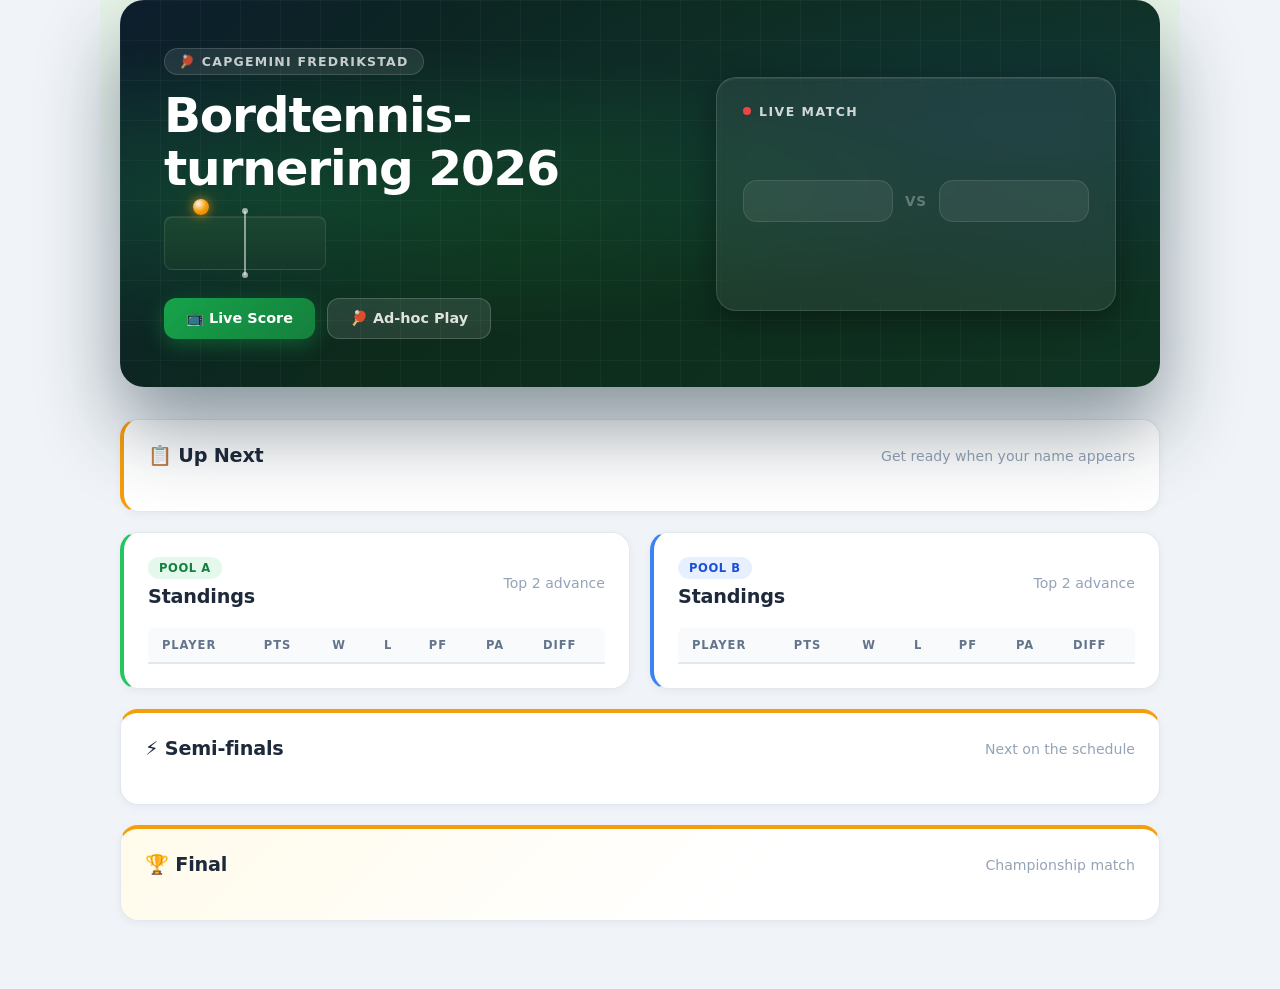
==== commit 96e294be: "La til ad-hoc session" ====
--- a/static/index.html
+++ b/static/index.html
@@ -22,6 +22,7 @@
                 </div>
                 <div class="hero-actions">
                     <a class="button button-primary" href="/live-score">📺 Live Score</a>
+                    <a class="button button-secondary" href="/play">🏓 Ad-hoc Play</a>
                 </div>
             </div>
             <div class="hero-match-card" id="dashboard-current-match">
--- a/static/style.css
+++ b/static/style.css
@@ -859,6 +859,109 @@
     display: none;
 }
 
+/* ===== AD-HOC PLAY ===== */
+.session-player-form {
+    display: flex;
+    gap: 10px;
+    margin-bottom: 14px;
+}
+
+.session-player-form button {
+    width: auto;
+}
+
+button.session-button {
+    width: auto;
+    padding: 8px 14px;
+    font-size: 0.85rem;
+}
+
+.player-chips {
+    display: flex;
+    flex-wrap: wrap;
+    gap: 10px;
+}
+
+button.player-chip {
+    width: auto;
+    padding: 12px 20px;
+    border-radius: 999px;
+    background: #f8fafc;
+    color: var(--text);
+    border: 2px solid var(--border);
+    box-shadow: none;
+    font-weight: 600;
+}
+
+button.player-chip.selected {
+    background: rgba(37, 99, 235, 0.1);
+    border-color: var(--accent);
+    color: var(--accent);
+}
+
+button.player-chip:disabled {
+    transform: none;
+}
+
+#start-set {
+    width: 100%;
+    padding: 16px;
+    font-size: 1.1rem;
+}
+
+.inline-undo {
+    margin-left: 12px;
+    width: auto;
+    padding: 6px 14px;
+    font-size: 0.8rem;
+    vertical-align: middle;
+}
+
+.h2h-list h3 {
+    margin: 20px 0 10px;
+    font-size: 0.9rem;
+    text-transform: uppercase;
+    letter-spacing: 0.06em;
+    color: var(--muted);
+}
+
+.h2h-item {
+    display: grid;
+    grid-template-columns: 1fr auto 1fr;
+    align-items: center;
+    gap: 14px;
+    padding: 10px 14px;
+    border-bottom: 1px solid #f1f5f9;
+    font-weight: 600;
+}
+
+.h2h-item:last-child {
+    border-bottom: none;
+}
+
+.h2h-item span:first-child {
+    text-align: right;
+}
+
+.h2h-score {
+    font-weight: 800;
+    font-variant-numeric: tabular-nums;
+    background: rgba(37, 99, 235, 0.08);
+    border-radius: 999px;
+    padding: 4px 14px;
+}
+
+.h2h-leader {
+    color: #15803d;
+}
+
+button.delete-set {
+    width: auto;
+    padding: 4px 10px;
+    font-size: 0.75rem;
+    margin-left: 8px;
+}
+
 /* ===== PAGE FOOTER ===== */
 .page-footer {
     text-align: center;
@@ -941,4 +1044,12 @@
     .table-container {
         overflow-x: auto;
     }
-}
+
+    button.player-chip,
+    button.session-button,
+    button.delete-set,
+    .session-player-form button,
+    .inline-undo {
+        width: auto;
+    }
+}
